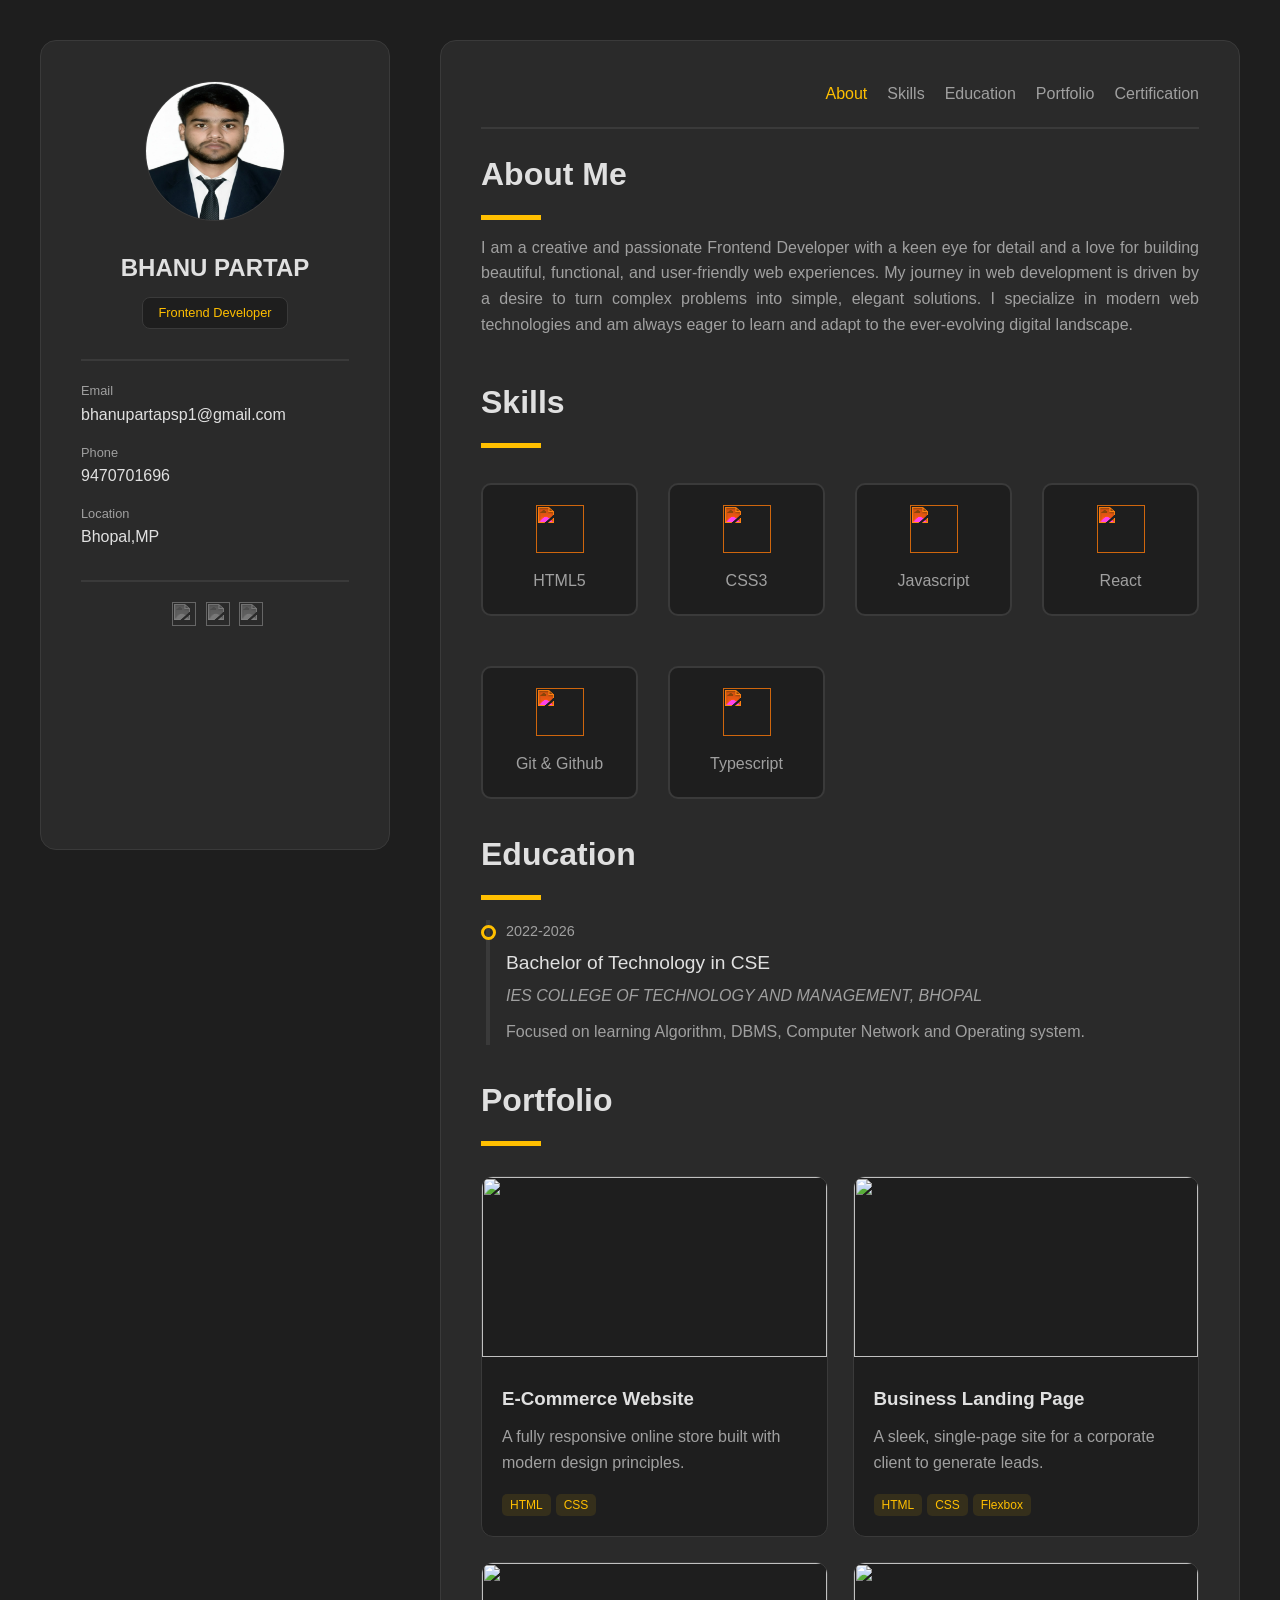
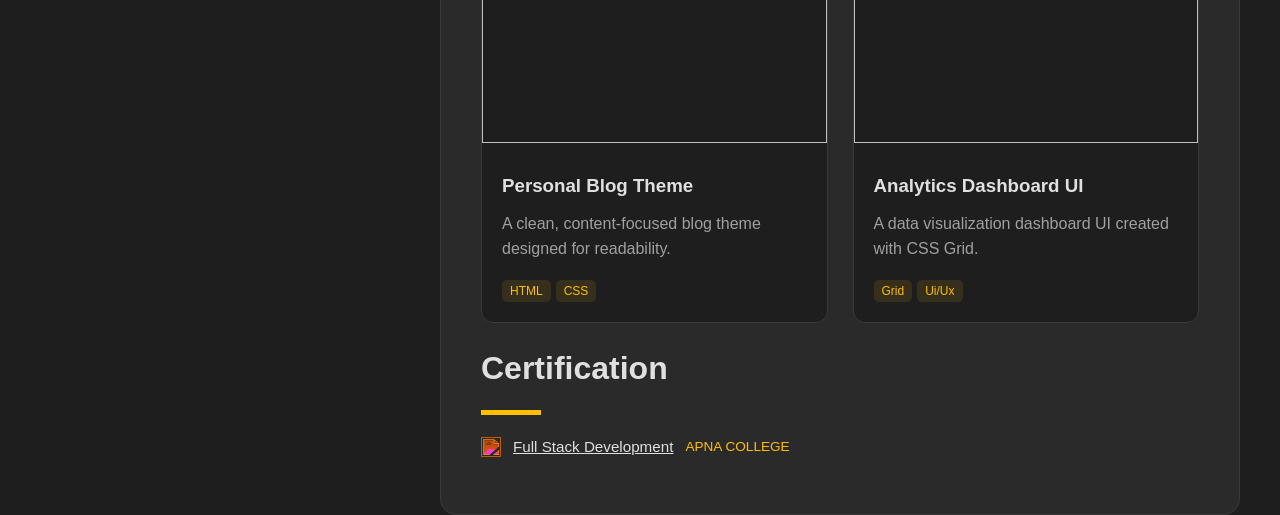
==== index.html @ ed19c58b "profile protfolio" ====
<!DOCTYPE html>
<html lang="en">
<head>
    <meta charset="UTF-8">
    <meta name="viewport" content="width=device-width, initial-scale=1.0">
    <title>Profile Portfolio</title>
    <link rel="stylesheet" href="./style.css">
    <script src="./script.js"></script>
</body>
</html>

</head>
<body>
    
    <div class="main-container">
        <!-- siderbar -->
        <div class="sidebar">

            <!-- profile -->
            <div class="profile">
                <img src="./imageprofile.jpeg" alt="" >
                <h2>BHANU PARTAP</h2>
                <p>Frontend Developer</p>
            </div>
            

             <!--contact  -->

             <div class="contact">
                  <div class="email">
                    <h3 class="label">Email</h3>
                    <a href="mailto:bhanupartapsp1@gmail.com" class="value">bhanupartapsp1@gmail.com</a>
                  </div>
                  <div class="phone">
                    <h3 class="label">Phone</h3>
                    <a href="tel:9470701696" class="value">9470701696</a>
                  </div>
                  <div class="location">
                    <h3 class="label">Location</h3>
                    <p class="value">Bhopal,MP</p>
                  </div>
             </div>


             <!-- social -->


             <div class="social">
                <a href="https://x.com/Bhanupratap__11"><img src="https://simpleicons.org/icons/x.svg" alt=""></a>
                <a href="https://github.com/bhanups1"><img src="https://simpleicons.org/icons/git.svg" alt=""></a>
                <a href="https://www.linkedin.com/in/bhanups1/"><img src="https://www.svgrepo.com/show/144030/linkedin-square-logo.svg" alt=""></a>
             </div>
        </div>

        
        <!-- main-content -->
        <div class="main-content">
          
            <!-- navigation -->
             <div id="navigation">
                <nav>
                    <a href="#about" class="active">About</a>
                    <a href="#skills">Skills</a>
                    <a href="#education">Education</a>
                    <a href="#portfolio">Portfolio</a>
                    <a href="#Certification">Certification</a>
                </nav>
             </div>

            <!-- about me -->
             <div id="about">
                <h2 class="heading">About Me</h2>
                <div class="line"></div>
                <p class="content">I am a creative and passionate Frontend Developer with a keen eye for detail and a love for building beautiful, functional, and user-friendly web experiences. My journey in web development is driven by a desire to turn complex problems into simple, elegant solutions. I specialize in modern web technologies and am always eager to learn and adapt to the ever-evolving digital landscape.</p>
             </div>

            <!-- Skills -->
             <div id="skills">
                <h2 class="heading">Skills</h2>
                <div class="line"></div>
                <div class="grid-container">
                    <div class="item">
                        <img src="https://simpleicons.org/icons/html5.svg" alt="">
                        <h3>HTML5</h3>
                    </div>
                    <div class="item">
                        <img src="https://simpleicons.org/icons/css.svg" alt="">
                        <h3>CSS3</h3>
                    </div>
                    <div class="item">
                        <img src="https://simpleicons.org/icons/javascript.svg" alt="">
                        <h3>Javascript</h3>
                    </div>
                    <div class="item">
                        <img src="https://simpleicons.org/icons/react.svg" alt="">
                        <h3>React</h3>
                    </div>
                    <div class="item">
                        <img src="https://simpleicons.org/icons/git.svg" alt="">
                        <h3>Git & Github</h3>
                    </div>
                    <div class="item">
                        <img src="https://simpleicons.org/icons/typescript.svg" alt="">
                        <h3>Typescript</h3>
                    </div>
                </div>
             </div>

            <!-- Education -->
             <div id="education">
                <h2 class="heading">Education</h2>
                <div class="line"></div>
                <div class="edtech">

                    <div class="edsecond">
                        <div class="year">2022-2026</div>
                        <h3 class="degree">Bachelor of Technology in CSE</h3>
                        <p class="college">IES COLLEGE OF TECHNOLOGY AND MANAGEMENT, BHOPAL</p>
                        <p class="work">Focused on learning Algorithm, DBMS, Computer Network and Operating system.</p>
                        <div class="goal"></div>
                    </div>

                    <div class="liner"></div>
                </div>
               
                
            </div>

            <!-- Portfolio -->
             <div id="portfolio">
                <h2 class="heading">Portfolio</h2>
                <div class="line"></div>

                <div class="project-container">
                    <div class="project">
                        <img src="https://images.unsplash.com/photo-1517694712202-14dd9538aa97?crop=entropy&cs=tinysrgb&fit=max&fm=jpg&ixid=MnwzNjUyOXwwfDF8c2VhcmNofDN8fGNvZGluZ3xlbnwwfHx8fDE2NTg0MjU5NjM&ixlib=rb-1.2.1&q=80&w=400" alt="">
                        <div class="card">
                            <h3>E-Commerce Website</h3>
                            <p>A fully responsive online store built with modern design principles.</p>
                            <span>HTML</span><span>CSS</span>
                        </div>
                    </div>
                    <div class="project">
                        <img src="https://images.unsplash.com/photo-1542744095-291d1f67b221?crop=entropy&cs=tinysrgb&fit=max&fm=jpg&ixid=MnwzNjUyOXwwfDF8c2VhcmNofDEyfHx3ZWJzaXRlJTIwZGVzaWdufGVufDB8fHx8MTY1ODQyNTk5OQ&ixlib=rb-1.2.1&q=80&w=400" alt="">
                        <div class="card">
                            <h3>Business Landing Page</h3>
                            <p>A sleek, single-page site for a corporate client to generate leads.</p>
                            <span>HTML</span><span>CSS</span><span>Flexbox</span>
                        </div>
                    </div>
                    <div class="project">
                        <img src="https://images.unsplash.com/photo-1509343256512-d77a5cb3791b?crop=entropy&cs=tinysrgb&fit=max&fm=jpg&ixid=MnwzNjUyOXwwfDF8c2VhcmNofDE4fHxwb3J0Zm9saW98ZW58MHx8fHwxNjU4NDI2MDUx&ixlib=rb-1.2.1&q=80&w=400" alt="">
                        <div class="card">
                            <h3>Personal Blog Theme</h3>
                            <p>A clean, content-focused blog theme designed for readability.</p>
                            <span>HTML</span><span>CSS</span>
                        </div>
                    </div>
                    <div class="project">
                        <img src="https://images.unsplash.com/photo-1551288049-bebda4e38f71?crop=entropy&cs=tinysrgb&fit=max&fm=jpg&ixid=MnwzNjUyOXwwfDF8c2VhcmNofDF8fGRhc2hib2FyZHxlbnwwfHx8fDE2NTg0MjYwMjM&ixlib=rb-1.2.1&q=80&w=400" alt="">
                        <div class="card">
                            <h3>Analytics Dashboard UI</h3>
                            <p>A data visualization dashboard UI created with CSS Grid.</p>
                            <span>Grid</span><span>Ui/Ux</span>
                        </div>
                    </div>
                </div>
             </div>

            <!-- Certification-->
            <div id="Certification">
                <h2 class="heading">Certification</h2>
                <div class="line"></div>
                
                <div class="cert-list">
                    <div class="cert-item" id="openCertBtn">
                        <img src="https://simpleicons.org/icons/academia.svg" alt="">
                        <span class="cert-title">Full Stack Development</span>
                        <span class="cert-org">APNA COLLEGE</span>
                    </div>
                
                </div>
            </div>
            <!-- Certificate Modal -->
             <div id="certModal" class="cert-modal">
                <span class="close-btn" id="closeCertBtn">&times;</span>
                <iframe src="https://drive.google.com/file/d/1CYl_N5P5LPa0r792HoRi_tI3q8Jtf8xM/preview"frameborder="0"></iframe>
            </div>

             

        </div> 
    </div>

</body>
</html>
---- style.css ----
*{
    padding: 0;
    margin: 0;
    box-sizing: border-box;
}

body{
    background-color: #1e1e1e;
    font-family: sans-serif;
    color: #a0a0a0;
    line-height: 1.6;
}

.main-container{
    display: grid;
    max-width: 1200px;
    grid-template-columns: 350px 1fr;
    gap: 50px;
    padding-top: 40px;
    margin: auto;
}

.sidebar{
    height: 90vh;
    background-color:#2a2a2a;
    border: 1px solid #3a3a3a;
    border-radius: 16px;
    padding: 40px;
    position: sticky;
    top: 40px;
}

.main-content{
    background-color:#2a2a2a;
    border: 1px solid #3a3a3a;
    border-radius: 16px;
    padding: 40px;
}


/* Profile section */

.profile{
    text-align: center;
}


.profile img{
    height: 140px;
    width: 140px;
    border-radius: 50%;
    border: 1px solid #3a3a3a;
}


.profile h2{
    font-size: 1.5rem;
    font-weight: 700;
    margin-top: 20px;
    color: #e0e0e0;
}

.profile p{
    background-color: #1e1e1e;
    padding: 5px 15px;
    color: #FFBF00;
    border: 1px solid #3a3a3a;
    font-size: 0.8rem;
    border-radius: 8px;
    display: inline-block;
    margin-top: 10px;
}



/* contact information */

.contact{
    margin-top: 30px;
    border-top: 2px solid #3a3a3a;
    padding-top:20px;
}

.label{
    font-weight: 500;
    font-size: 0.8rem;
    color: #a0a0a0;
}

.value{
    color: #e0e0e0;
    text-decoration: none;
}

.email,.phone{
    margin-bottom: 15px;
}

/* social media */

.social{
    margin-top: 30px;
    border-top: 2px solid #3a3a3a;
    padding-top:20px;
    text-align: center;
}

.social img{
    height: 24px;
    width: 24px;
    margin-left: 5px;
    filter: grayscale(1) invert(0.7);
    transition: filter 0.3s ease;
}

.social img:hover{
    filter: grayscale(0) invert(0);
}


/* main content */

/* Navigation ko  */


#navigation{
    border-bottom: 2px solid #3a3a3a;
    margin-bottom: 20px;
    padding-bottom: 20px;
}

nav{
    display: flex;
    justify-content: flex-end;
    gap: 20px;
}

nav a{
    text-decoration: none;
    color: #a0a0a0;
    font-weight: 500;
    transition: color 0.3s ease;
}

.active, nav a:hover{
    color: #FFBF00;
}


/* about me */

.heading{
    color: #e0e0e0;
    font-size: 2rem;
    margin-bottom: 15px;
}

.line{
    width: 60px;
    height: 5px;
    background-color: #FFBF00;
    margin-bottom: 15px;
}

.content{
    text-align: justify;
    color: #a0a0a0;
}

#about{
    margin-bottom: 40px;
}


/* skills section */

.grid-container{
    display: grid;
    grid-template-columns: repeat(auto-fit , minmax(120px,1fr));
    gap: 30px;
}

.item{
    padding: 20px;
    border-radius: 10px;
    border: 2px solid #3a3a3a;
    background-color: #1e1e1e;
    text-align: center;
    margin-top: 20px;
    transition: transform 0.3s ease, box-shadow 0.3s ease;
}

.item img{
    height: 48px;
    width: 48px;
    filter: invert(75%) sepia(50%) saturate(1000%) hue-rotate(350deg) brightness(110%) contrast(101%);
    margin-bottom: 15px;
}

.item h3{
    font-size: 1rem;
    font-weight: 500;
}

.item:hover{
    transform: scale(1.1);
    box-shadow: 0px 0px 10px 5px rgba(0, 0, 0, 0.3);
}


/* Education */
#education{
    margin-top: 30px;
}

.edtech{
    position: relative;
    margin-top: 20px;
}

.year{
    font-size: 0.9rem;
    color: #a0a0a0;
    margin-bottom: 5px;
}

.degree{
    color: #e0e0e0;
    font-size: 1.2rem;
    font-weight: 500;
    margin-bottom: 5px;
}

.college{
    font-style: italic;
    color: #a0a0a0;
    margin-bottom: 10px;
}

.work{
    color: #a0a0a0;
}

.edfirst, .edsecond{
    margin-bottom: 30px;
    padding-left: 25px;
    position: relative;
}

.goal{
    height: 15px;
    width: 15px;
    border: 3px solid #FFBF00;
    border-radius: 50%;
    position: absolute;
    top:5px;
    left: 0px;
    z-index: 5;
}

.liner{
    position: absolute;
    width: 2px;
    top:0px;
    bottom: 0px;
    left: 5px;
    border: 2px solid #3a3a3a;
}


/* Portfolio */

.project-container{
    margin-top: 30px;
    display: grid;
    grid-template-columns: 1fr 1fr;
    gap:25px;
}

.project{
    background-color: #1e1e1e;
    border-radius: 12px;
    border: 1px solid #3a3a3a;
    overflow: hidden;
    transition: transform 0.5s ease, box-shadow 0.5s ease;
}

.project:hover{
    transform: translateY(-10px);
    box-shadow: 0px 0px 10px 5px rgba(0, 0, 0, 0.3);;
}

.project img{
    height: 180px;
    width: 100%;
    object-fit: cover;
}

.card{
    padding: 20px;
}

.card h3{
    color: #e0e0e0;
    margin-bottom: 10px;
}

.card p{
    color: #a0a0a0;
    line-height: 1.6;
    margin-bottom: 15px;
}

.card span{
    background-color: rgba(255, 191, 0, 0.1);
    color: #FFBF00;
    padding: 4px 8px;
    border-radius: 5px;
    font-size: 0.75rem;
    margin-right: 5px;
}

@media screen and (max-width:1200px) {
    .main-container{
        grid-template-columns: 1fr;
        padding: 20px;
    }

    .sidebar{
        position: static;
        height: auto;
    }
}

@media screen and (max-width:750px) {
    .project-container{
        grid-template-columns: 1fr;
    }

    #navigation nav {
        /* Adjust nav for smaller screens */
        justify-content: center;
        flex-wrap: wrap;
    }

    .sidebar{
        display: flex;
        justify-content: center;
        gap: 40px;
    }
}

/* Certification Clean Style */

#Certification{
    margin-top: 20px;
}

.cert-list{
    margin-top: 20px;
}

.cert-item{
    display: flex;
    align-items: center;
    gap: 12px;
    cursor: pointer;
    font-size: 0.95rem;
    margin-bottom: 15px;
}

.cert-item img{
    height: 20px;
    width: 20px;
    filter: invert(75%) sepia(50%) saturate(1000%) hue-rotate(350deg);
}

.cert-title{
    color: #e0e0e0;
    text-decoration: underline;
}
.active, .cert-title:hover{
    color: #FFBF00;
}


.cert-org{
    color: #FFBF00;
    font-size: 0.85rem;
}

/* Modal */

.cert-modal{
    display: none;
    position: fixed;
    inset: 0;
    background-color: rgba(0,0,0,0.85);
    z-index: 999;
    padding: 40px;
}

.cert-modal iframe{
    width: 100%;
    height: 100%;
    border-radius: 10px;
}

.close-btn{
    position: absolute;
    top: 20px;
    right: 30px;
    font-size: 30px;
    color: #FFBF00;
    cursor: pointer;
}
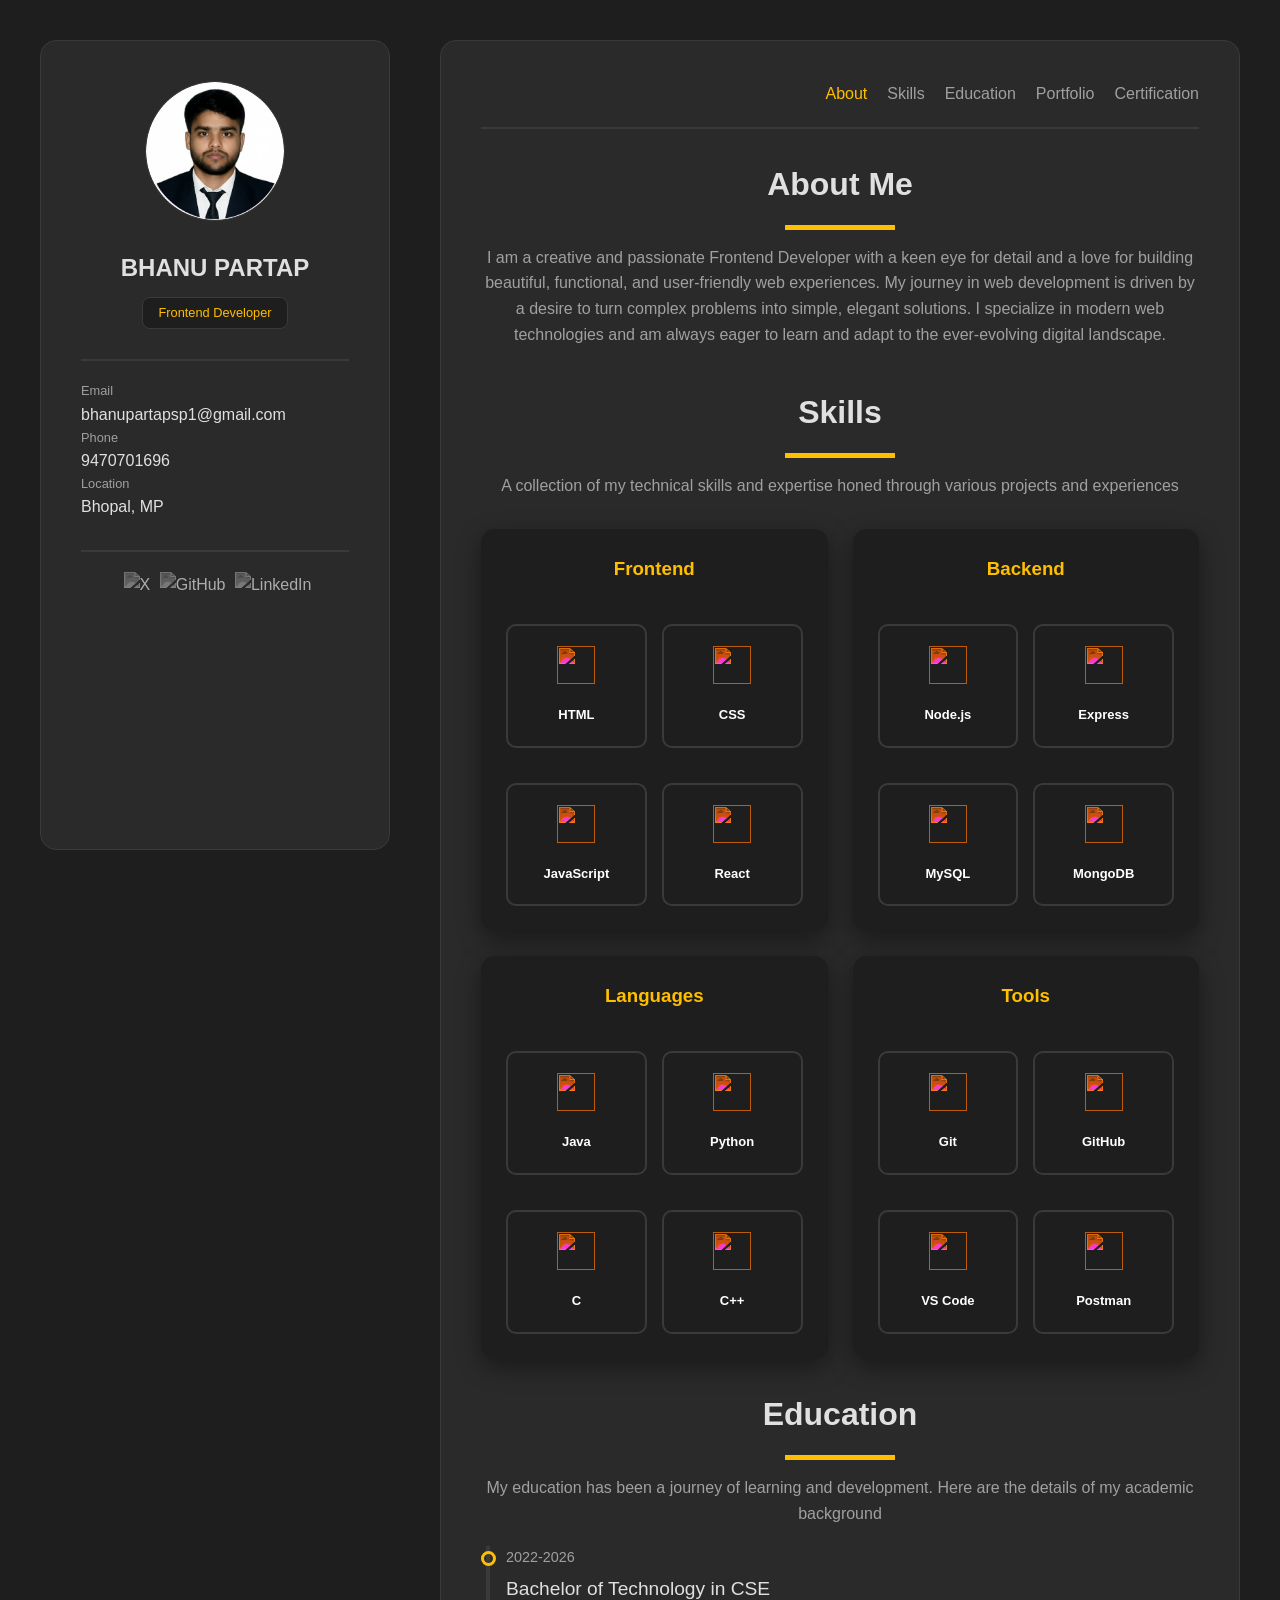
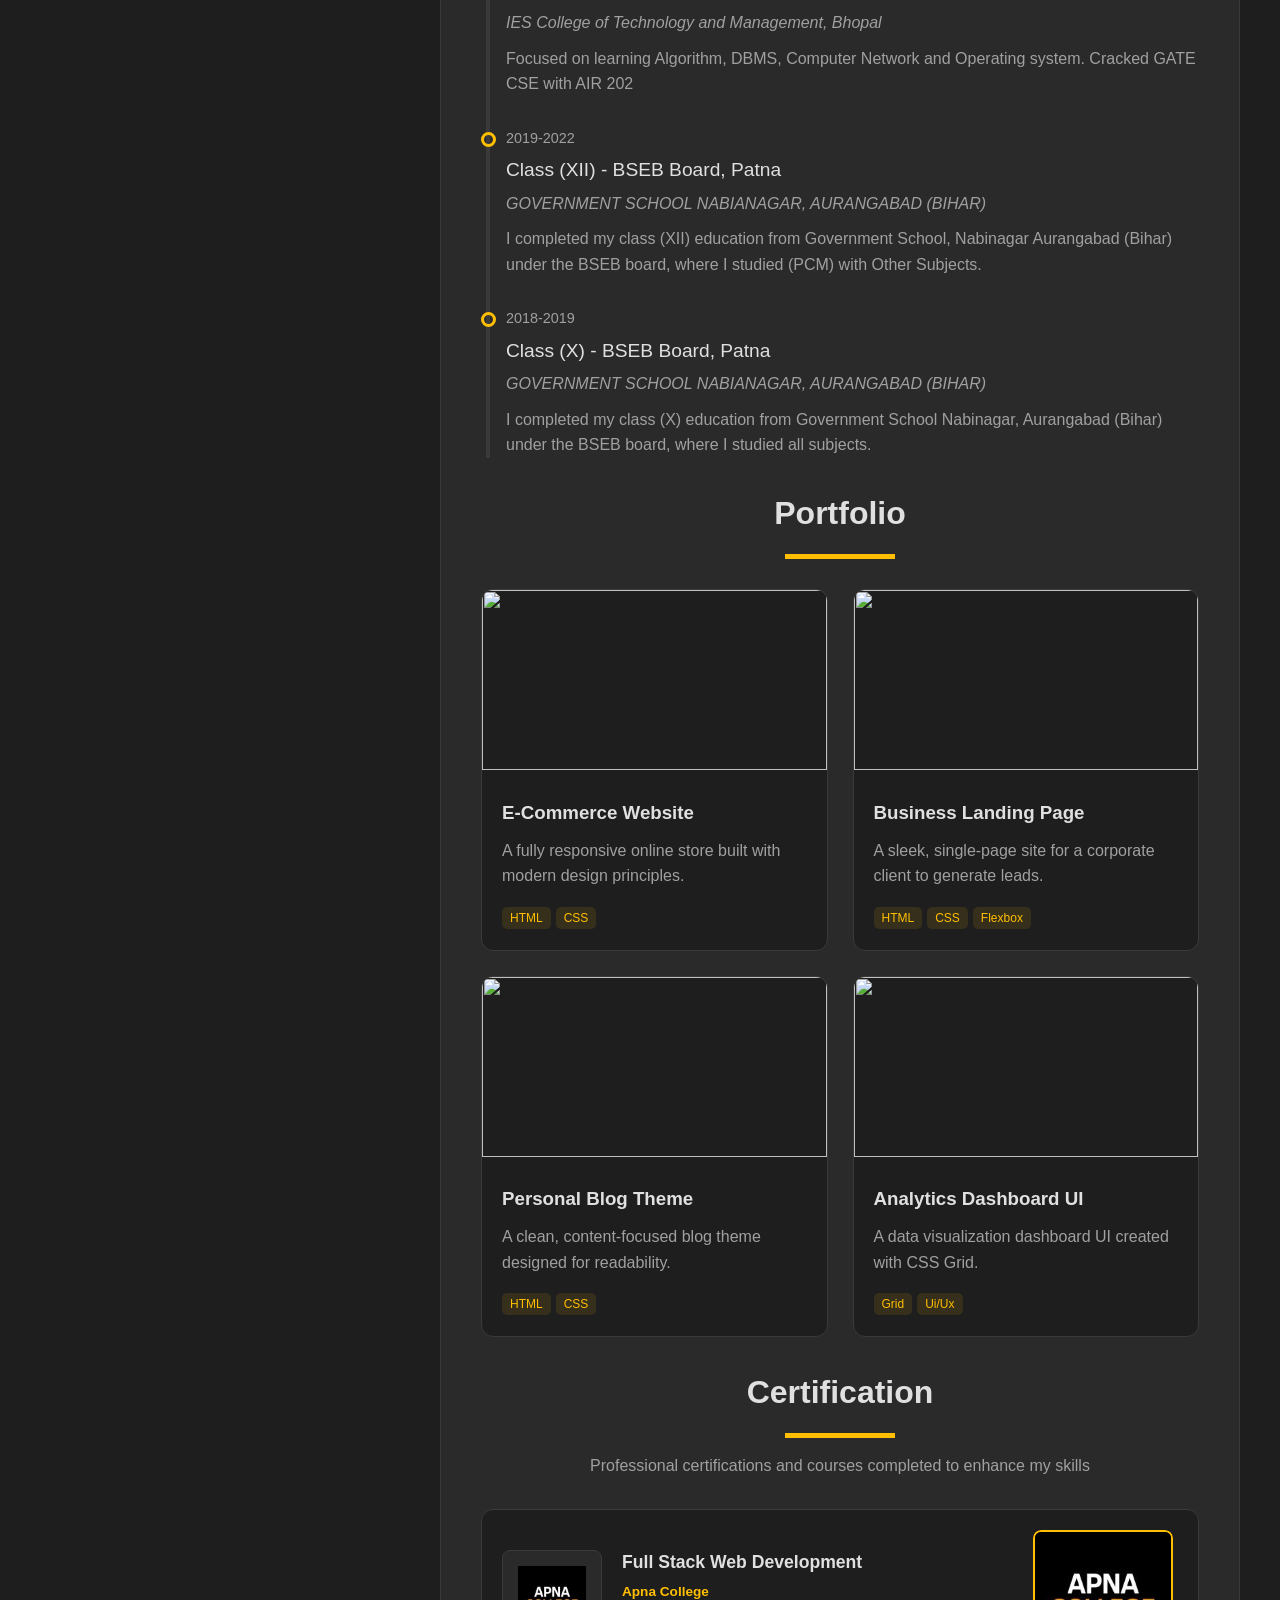
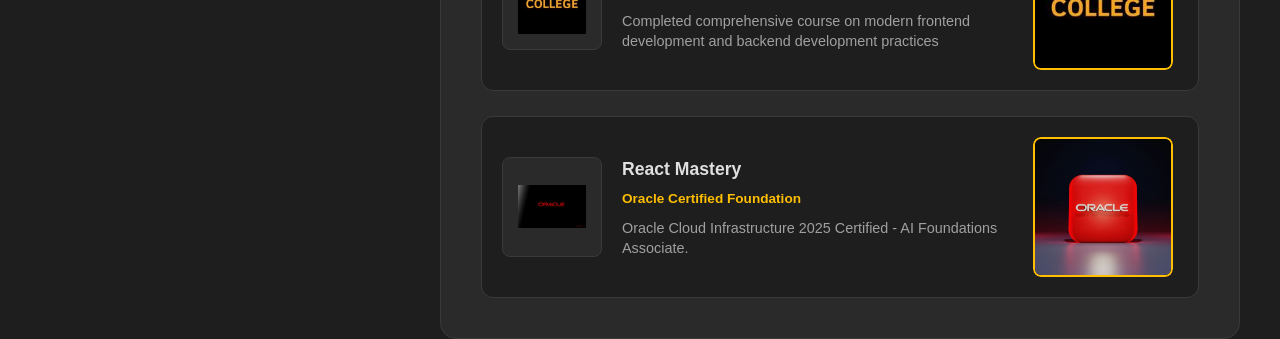
==== commit 222439c6: "final github pages structure fixed" ====
--- a/index.html
+++ b/index.html
@@ -5,129 +5,179 @@
     <meta name="viewport" content="width=device-width, initial-scale=1.0">
     <title>Profile Portfolio</title>
     <link rel="stylesheet" href="./style.css">
-    <script src="./script.js"></script>
-</body>
-</html>
-
 </head>
+
 <body>
     
+    
     <div class="main-container">
-        <!-- siderbar -->
-        <div class="sidebar">
-
-            <!-- profile -->
-            <div class="profile">
-                <img src="./imageprofile.jpeg" alt="" >
-                <h2>BHANU PARTAP</h2>
-                <p>Frontend Developer</p>
-            </div>
-            
-
-             <!--contact  -->
-
-             <div class="contact">
-                  <div class="email">
-                    <h3 class="label">Email</h3>
-                    <a href="mailto:bhanupartapsp1@gmail.com" class="value">bhanupartapsp1@gmail.com</a>
-                  </div>
-                  <div class="phone">
-                    <h3 class="label">Phone</h3>
-                    <a href="tel:9470701696" class="value">9470701696</a>
-                  </div>
-                  <div class="location">
-                    <h3 class="label">Location</h3>
-                    <p class="value">Bhopal,MP</p>
-                  </div>
-             </div>
-
-
-             <!-- social -->
-
-
-             <div class="social">
-                <a href="https://x.com/Bhanupratap__11"><img src="https://simpleicons.org/icons/x.svg" alt=""></a>
-                <a href="https://github.com/bhanups1"><img src="https://simpleicons.org/icons/git.svg" alt=""></a>
-                <a href="https://www.linkedin.com/in/bhanups1/"><img src="https://www.svgrepo.com/show/144030/linkedin-square-logo.svg" alt=""></a>
-             </div>
+        
+        
+        
+        <!--==========    Sidebar    =====================----->
+         <aside class="sidebar">
+
+        <!--==========   Profile   =====================----->
+        <div class="profile">
+            <img src="./assets/profile-image.png" alt="Profile Image">
+            <h2>BHANU PARTAP</h2>
+            <p>Frontend Developer</p></div>
+
+        <!--==========   Contact   =====================----->
+        
+        <div class="contact">
+            <div>
+                <h3 class="label">Email</h3>
+                <a href="mailto:bhanupartapsp1@gmail.com" class="value">
+                    bhanupartapsp1@gmail.com
+                </a>
+            </div>
+
+            <div>
+                <h3 class="label">Phone</h3>
+                <a href="tel:9470701696" class="value">9470701696</a>
+            </div>
+
+            <div>
+                <h3 class="label">Location</h3>
+                <p class="value">Bhopal, MP</p>
+            </div>
         </div>
 
-        
-        <!-- main-content -->
-        <div class="main-content">
-          
-            <!-- navigation -->
-             <div id="navigation">
-                <nav>
-                    <a href="#about" class="active">About</a>
-                    <a href="#skills">Skills</a>
-                    <a href="#education">Education</a>
-                    <a href="#portfolio">Portfolio</a>
-                    <a href="#Certification">Certification</a>
-                </nav>
-             </div>
-
-            <!-- about me -->
-             <div id="about">
-                <h2 class="heading">About Me</h2>
-                <div class="line"></div>
-                <p class="content">I am a creative and passionate Frontend Developer with a keen eye for detail and a love for building beautiful, functional, and user-friendly web experiences. My journey in web development is driven by a desire to turn complex problems into simple, elegant solutions. I specialize in modern web technologies and am always eager to learn and adapt to the ever-evolving digital landscape.</p>
-             </div>
-
-            <!-- Skills -->
-             <div id="skills">
-                <h2 class="heading">Skills</h2>
-                <div class="line"></div>
-                <div class="grid-container">
-                    <div class="item">
-                        <img src="https://simpleicons.org/icons/html5.svg" alt="">
-                        <h3>HTML5</h3>
-                    </div>
-                    <div class="item">
-                        <img src="https://simpleicons.org/icons/css.svg" alt="">
-                        <h3>CSS3</h3>
-                    </div>
-                    <div class="item">
-                        <img src="https://simpleicons.org/icons/javascript.svg" alt="">
-                        <h3>Javascript</h3>
-                    </div>
-                    <div class="item">
-                        <img src="https://simpleicons.org/icons/react.svg" alt="">
-                        <h3>React</h3>
-                    </div>
-                    <div class="item">
-                        <img src="https://simpleicons.org/icons/git.svg" alt="">
-                        <h3>Git & Github</h3>
-                    </div>
-                    <div class="item">
-                        <img src="https://simpleicons.org/icons/typescript.svg" alt="">
-                        <h3>Typescript</h3>
-                    </div>
-                </div>
-             </div>
-
-            <!-- Education -->
-             <div id="education">
+        <!--==========  Social  =====================----->
+        
+        <div class="social">
+            <a href="https://x.com/Bhanupratap__11" target="_blank">
+                <img src="https://simpleicons.org/icons/x.svg" alt="X">
+            </a>
+            <a href="https://github.com/bhanups1" target="_blank">
+                <img src="https://simpleicons.org/icons/git.svg" alt="GitHub">
+            </a>
+            <a href="https://www.linkedin.com/in/bhanups1/" target="_blank">
+                <img src="https://www.svgrepo.com/show/144030/linkedin-square-logo.svg" alt="LinkedIn">
+            </a>
+        </div>
+    </aside>
+
+    <!--==========   Main Content   =====================----->
+    
+    <main class="main-content">
+
+        <!--==========   Navigation   =====================----->
+        
+        <nav id="navigation">
+            <a href="#about" class="active">About</a>
+            <a href="#skills">Skills</a>
+            <a href="#education">Education</a>
+            <a href="#portfolio">Portfolio</a>
+            <a href="#certification">Certification</a>
+        </nav>
+
+        <!--==========   About   =====================----->
+        <section id="about">
+            <h2 class="heading">About Me</h2>
+            <div class="line"></div>
+            <p class="content">I am a creative and passionate Frontend Developer with a keen eye for detail and a 
+                love for building beautiful, functional, and user-friendly web experiences.
+                 My journey in web development is driven by a desire to turn complex problems into simple, elegant solutions.
+                  I specialize in modern web technologies and am always eager to learn and adapt to the ever-evolving digital landscape.</p>
+
+        </section>
+
+        <!--==========   Skills   =====================----->
+        
+        <section id="skills">
+            <h2 class="heading">Skills</h2>
+            <div class="line"></div>
+
+            <p class="content">
+                A collection of my technical skills and expertise honed through various projects and experiences
+            </p>
+
+            <div class="box-container">
+
+                <div class="box">
+                    <h3 class="box-title">Frontend</h3>
+                    <div class="skills-grid">
+                        <div class="item"><img src="https://simpleicons.org/icons/html5.svg"><h4>HTML</h4></div>
+                        <div class="item"><img src="https://simpleicons.org/icons/css.svg"><h4>CSS</h4></div>
+                        <div class="item"><img src="https://simpleicons.org/icons/javascript.svg"><h4>JavaScript</h4></div>
+                        <div class="item"><img src="https://simpleicons.org/icons/react.svg"><h4>React</h4></div>
+                    </div>
+                </div>
+
+                <div class="box">
+                    <h3 class="box-title">Backend</h3>
+                    <div class="skills-grid">
+                        <div class="item"><img src="https://cdn.jsdelivr.net/gh/devicons/devicon/icons/nodejs/nodejs-original.svg"><h4>Node.js</h4></div>
+                        <div class="item"><img src="https://simpleicons.org/icons/express.svg"><h4>Express</h4></div>
+                        <div class="item"><img src="https://simpleicons.org/icons/mysql.svg"><h4>MySQL</h4></div>
+                        <div class="item"><img src="https://simpleicons.org/icons/mongodb.svg"><h4>MongoDB</h4></div>
+                    </div>
+                </div>
+
+                <div class="box">
+                    <h3 class="box-title">Languages</h3>
+                    <div class="skills-grid">
+                        <div class="item"><img src="https://cdn.jsdelivr.net/gh/devicons/devicon/icons/java/java-original.svg"><h4>Java</h4></div>
+                        <div class="item"><img src="https://simpleicons.org/icons/python.svg"><h4>Python</h4></div>
+                        <div class="item"><img src="https://simpleicons.org/icons/c.svg"><h4>C</h4></div>
+                        <div class="item"><img src="https://simpleicons.org/icons/cplusplus.svg"><h4>C++</h4></div>
+                    </div>
+                </div>
+
+                <div class="box">
+                    <h3 class="box-title">Tools</h3>
+                    <div class="skills-grid">
+                        <div class="item"><img src="https://simpleicons.org/icons/git.svg"><h4>Git</h4></div>
+                        <div class="item"><img src="https://simpleicons.org/icons/github.svg"><h4>GitHub</h4></div>
+                        <div class="item"><img src="https://cdn.jsdelivr.net/gh/devicons/devicon/icons/vscode/vscode-original.svg"><h4>VS Code</h4></div>
+                        <div class="item"><img src="https://simpleicons.org/icons/postman.svg"><h4>Postman</h4></div>
+                    </div>
+                </div>
+
+            </div>
+        </section>
+
+            <!--====  Education -- Iteam ======== -->
+            <div id="education">
                 <h2 class="heading">Education</h2>
                 <div class="line"></div>
+                <p class="edu-heading">My education has been a journey of learning and development. Here are the details of my academic background</p>
                 <div class="edtech">
 
+                    
                     <div class="edsecond">
                         <div class="year">2022-2026</div>
                         <h3 class="degree">Bachelor of Technology in CSE</h3>
-                        <p class="college">IES COLLEGE OF TECHNOLOGY AND MANAGEMENT, BHOPAL</p>
-                        <p class="work">Focused on learning Algorithm, DBMS, Computer Network and Operating system.</p>
+                        <p class="college">IES College of Technology and Management, Bhopal</p>
+                        <p class="work">Focused on learning Algorithm, DBMS, Computer Network and Operating system. Cracked GATE CSE with AIR 202</p>
                         <div class="goal"></div>
                     </div>
 
+                    <div class="edfirst">
+                        <div class="year">2019-2022</div>
+                        <h3 class="degree">Class (XII) - BSEB Board, Patna</h3>
+                        <p class="college">GOVERNMENT SCHOOL NABIANAGAR, AURANGABAD (BIHAR)</p>
+                        <p class="work">I completed my class (XII) education from Government School, Nabinagar Aurangabad (Bihar) under the BSEB board, where I studied (PCM) with Other Subjects.</p>
+                        <div class="goal"></div>
+                    </div>
+
+                    <div class="edfirst">
+                        <div class="year">2018-2019</div>
+                        <h3 class="degree">Class (X) - BSEB Board, Patna</h3>
+                        <p class="college">GOVERNMENT SCHOOL NABIANAGAR, AURANGABAD (BIHAR)</p>
+                        <p class="work">I completed my class (X) education from Government School Nabinagar, Aurangabad (Bihar) under the BSEB board, where I studied all subjects.</p>
+                        <div class="goal"></div>
+                    </div>
+
                     <div class="liner"></div>
                 </div>
-               
-                
-            </div>
-
-            <!-- Portfolio -->
-             <div id="portfolio">
+            </div>
+        </section>
+
+        <!--==========Portfolio=====================----->
+        <section id="portfolio">
                 <h2 class="heading">Portfolio</h2>
                 <div class="line"></div>
 
@@ -165,32 +215,65 @@
                         </div>
                     </div>
                 </div>
-             </div>
-
-            <!-- Certification-->
-            <div id="Certification">
-                <h2 class="heading">Certification</h2>
-                <div class="line"></div>
-                
-                <div class="cert-list">
-                    <div class="cert-item" id="openCertBtn">
-                        <img src="https://simpleicons.org/icons/academia.svg" alt="">
-                        <span class="cert-title">Full Stack Development</span>
-                        <span class="cert-org">APNA COLLEGE</span>
-                    </div>
-                
-                </div>
-            </div>
-            <!-- Certificate Modal -->
-             <div id="certModal" class="cert-modal">
-                <span class="close-btn" id="closeCertBtn">&times;</span>
-                <iframe src="https://drive.google.com/file/d/1CYl_N5P5LPa0r792HoRi_tI3q8Jtf8xM/preview"frameborder="0"></iframe>
-            </div>
-
-             
-
-        </div> 
-    </div>
+        </section>
+
+        <!--==========Certification=====================----->
+        <section id="certification">
+            <h2 class="heading">Certification</h2>
+            <div class="line"></div>
+            <p class="content">Professional certifications and courses completed to enhance my skills</p>
+            <div class="cert-container">
+                <div class="cert-card">
+                    <div class="cert-logo">
+                        <img src="./assets/certification/apnacollege_logo.png" alt="Apna College Logo" class="institution-logo">
+                    </div>
+                    <div class="cert-info">
+                        <h3>Full Stack Web Development</h3>
+                        <p class="inst-name">Apna College</p>
+                        <p class="cert-desc">Completed comprehensive course on modern frontend development and backend development practices</p>
+                    </div>
+                    <div class="cert-image">
+                        <a href="https://drive.google.com/file/d/1CYl_N5P5LPa0r792HoRi_tI3q8Jtf8xM/view?usp=sharing" target="_blank" class="cert-link">
+                            <img src="./assets/certification/apnacollege_logo.png" alt="Full Stack Web Development Certificate" class="cert-thumbnail">
+                        </a>
+                    </div>
+                </div>
+                <div class="cert-card">
+                    <div class="cert-logo">
+                        <img src="./assets/certification/oracle2.png" alt="Oracle Logo" class="institution-logo">
+                    </div>
+                    <div class="cert-info">
+                        <h3>React Mastery</h3>
+                        <p class="inst-name">Oracle Certified Foundation</p>
+                        <p class="cert-desc">Oracle Cloud Infrastructure 2025 Certified - AI Foundations Associate.</p>
+                    </div>
+                    <div class="cert-image">
+                        <a href="https://drive.google.com/file/d/1pWlRXX8K_9g8Deflb2cNkw9hVVVxAYwn/view?usp=sharing" target="_blank" class="cert-link">
+                            <img src="./assets/certification/Oracle_Logo.png" alt="Cloud Computing Certificate" class="cert-thumbnail">
+                        </a>
+                    </div>
+                </div>
+                <!-- <div class="cert-card">
+                    <div class="cert-logo">
+                        <img src="./assets/education_logo/linkedin-learning-logo.png" alt="LinkedIn Learning Logo" class="institution-logo">
+                    </div>
+                    <div class="cert-info">
+                        <h3>JavaScript Advanced</h3>
+                        <p class="inst-name">LinkedIn Learning</p>
+                        <p class="cert-desc">In-depth training on JavaScript ES6+, async programming, and DOM manipulation</p>
+                    </div>
+                    <div class="cert-image">
+                        <a href="https://drive.google.com/file/d/YOUR_FILE_ID/view" target="_blank" class="cert-link">
+                            <img src="./assets/certification/javascript-cert.png" alt="JavaScript Advanced Certificate" class="cert-thumbnail">
+                        </a>
+                    </div> -->
+                </div>
+            </div>
+        </section>
+
+    </main>
+
+</div>
 
 </body>
-</html>+</html>
--- a/style.css
+++ b/style.css
@@ -1,3 +1,7 @@
+/* =====================================================
+   GLOBAL RESET & BASE STYLES
+===================================================== */
+
 *{
     padding: 0;
     margin: 0;
@@ -11,6 +15,9 @@
     line-height: 1.6;
 }
 
+/* =====================================================
+   LAYOUT
+===================================================== */
 .main-container{
     display: grid;
     max-width: 1200px;
@@ -38,7 +45,10 @@
 }
 
 
-/* Profile section */
+
+/* =====================================================
+   PROFILE
+===================================================== */
 
 .profile{
     text-align: center;
@@ -73,7 +83,9 @@
 
 
 
-/* contact information */
+/* =====================================================
+   CONTACT & SOCIAL
+===================================================== */
 
 .contact{
     margin-top: 30px;
@@ -96,13 +108,19 @@
     margin-bottom: 15px;
 }
 
-/* social media */
+/* =====================================================
+    SOCIAL  & MEDIA
+===================================================== */
 
 .social{
     margin-top: 30px;
     border-top: 2px solid #3a3a3a;
     padding-top:20px;
     text-align: center;
+}
+
+.social a{
+    text-decoration: none;
 }
 
 .social img{
@@ -118,9 +136,13 @@
 }
 
 
-/* main content */
-
-/* Navigation ko  */
+/* =====================================================
+   MAIN CONTAINT
+===================================================== */
+
+/* =====================================================
+   NAVIGATION
+===================================================== */
 
 
 #navigation{
@@ -146,69 +168,122 @@
     color: #FFBF00;
 }
 
-
-/* about me */
-
-.heading{
+/* =====================================================
+   COMMON SECTION STYLES  &   ABOUT ME SECTION
+===================================================== */
+
+.heading {
+    text-align: center;
     color: #e0e0e0;
     font-size: 2rem;
+    margin-top: 30px;
     margin-bottom: 15px;
 }
 
-.line{
-    width: 60px;
+.line {
+    margin: 0 auto;
+    align-items: center;
+    width: 110px;
     height: 5px;
     background-color: #FFBF00;
-    margin-bottom: 15px;
-}
-
-.content{
-    text-align: justify;
-    color: #a0a0a0;
-}
-
-#about{
+    margin: 0 auto 15px;
+}
+
+.content {
+    text-align: center;
+    color: #a0a0a0;
+}
+
+#about {
     margin-bottom: 40px;
 }
 
 
-/* skills section */
-
-.grid-container{
+
+/* =====================================================
+   SKILLS
+===================================================== */
+ .grid-container {
     display: grid;
-    grid-template-columns: repeat(auto-fit , minmax(120px,1fr));
+    grid-template-columns: repeat(auto-fit, minmax(120px, 1fr));
     gap: 30px;
 }
 
-.item{
+.item {
     padding: 20px;
+    margin-top: 20px;
     border-radius: 10px;
     border: 2px solid #3a3a3a;
     background-color: #1e1e1e;
     text-align: center;
-    margin-top: 20px;
     transition: transform 0.3s ease, box-shadow 0.3s ease;
 }
 
-.item img{
+.item img {
+    width: 48px;
     height: 48px;
-    width: 48px;
-    filter: invert(75%) sepia(50%) saturate(1000%) hue-rotate(350deg) brightness(110%) contrast(101%);
     margin-bottom: 15px;
-}
-
-.item h3{
-    font-size: 1rem;
-    font-weight: 500;
-}
-
-.item:hover{
-    transform: scale(1.1);
-    box-shadow: 0px 0px 10px 5px rgba(0, 0, 0, 0.3);
-}
-
-
-/* Education */
+    filter: invert(75%) sepia(50%) saturate(1000%) hue-rotate(350deg);
+}
+
+.item:hover {
+    transform: scale(1.08);
+    box-shadow: 0 0 10px rgba(0, 0, 0, 0.35);
+} 
+.box-container {
+    margin-top: 30px;
+    display: grid;
+    gap: 25px;
+    grid-template-columns: repeat(auto-fit, minmax(260px, 1fr));
+}
+
+.box {
+    background: #1e1e1e;
+    padding: 25px;
+    border-radius: 14px;
+    box-shadow: 0 8px 25px rgba(0,0,0,0.4);
+}
+
+.box-title {
+    text-align: center;
+    color: #FFBF00;
+    margin-bottom: 20px;
+}
+
+.skills-grid {
+    display: grid;
+    grid-template-columns: repeat(2, 1fr);
+    gap: 15px;
+}
+
+.item {
+    text-align: center;
+}
+
+.item img {
+    width: 38px;
+    height: 38px;
+}
+
+.item h4 {
+    margin-top: 6px;
+    font-size: 13px;
+    color: #fff;
+}
+
+
+
+.edu-heading{
+    text-align: center;
+    color: #a0a0a0;
+    margin-bottom: 20px;
+}
+
+/* =====================================================
+   EDUCATION SECTION – VERTICAL TIMELINE WITH LOGOS
+===================================================== */
+
+
 #education{
     margin-top: 30px;
 }
@@ -266,9 +341,12 @@
     left: 5px;
     border: 2px solid #3a3a3a;
 }
-
-
-/* Portfolio */
+/* =====================================================
+   PORTFOLIO SECTION
+===================================================== */
+#portfolio{
+    margin-top: 30px;
+}
 
 .project-container{
     margin-top: 30px;
@@ -350,46 +428,155 @@
     }
 }
 
-/* Certification Clean Style */
+/* =====================================================
+   CERTIFICATION SECTION
+===================================================== */
 
 #Certification{
-    margin-top: 20px;
+    margin-top: 10px;
 }
 
 .cert-list{
     margin-top: 20px;
 }
 
-.cert-item{
+.cert-container{
+    display: grid;
+    gap: 25px;
+    margin-top: 30px;
+}
+
+.cert-card{
+    display: grid;
+    grid-template-columns: 100px 1fr 150px;
+    gap: 20px;
+    align-items: center;
+    background-color: #1e1e1e;
+    padding: 20px;
+    border: 1px solid #3a3a3a;
+    border-radius: 12px;
+    transition: all 0.3s ease;
+}
+
+.cert-card:hover{
+    border-color: #FFBF00;
+    background-color: #252525;
+}
+
+.cert-logo{
     display: flex;
+    justify-content: center;
     align-items: center;
-    gap: 12px;
-    cursor: pointer;
-    font-size: 0.95rem;
-    margin-bottom: 15px;
-}
-
-.cert-item img{
-    height: 20px;
-    width: 20px;
-    filter: invert(75%) sepia(50%) saturate(1000%) hue-rotate(350deg);
-}
-
-.cert-title{
+    background-color: #2a2a2a;
+    padding: 15px;
+    border-radius: 8px;
+    border: 1px solid #3a3a3a;
+    height: 100px;
+}
+
+.institution-logo{
+    height: 70px;
+    width: auto;
+    max-width: 100%;
+    object-fit: contain;
+}
+
+.cert-info h3{
     color: #e0e0e0;
-    text-decoration: underline;
-}
-.active, .cert-title:hover{
-    color: #FFBF00;
-}
-
-
-.cert-org{
+    font-size: 1.1rem;
+    margin-bottom: 5px;
+}
+
+.inst-name{
     color: #FFBF00;
     font-size: 0.85rem;
-}
-
-/* Modal */
+    font-weight: 600;
+    margin-bottom: 8px;
+}
+
+.cert-desc{
+    color: #a0a0a0;
+    font-size: 0.9rem;
+    line-height: 1.4;
+}
+
+.cert-image{
+    display: flex;
+    justify-content: center;
+    align-items: center;
+}
+
+.cert-link{
+    display: inline-block;
+    text-decoration: none;
+    border-radius: 8px;
+    overflow: hidden;
+}
+
+.cert-thumbnail{
+    height: 140px;
+    width: 140px;
+    object-fit: cover;
+    border: 2px solid #FFBF00;
+    border-radius: 8px;
+    cursor: pointer;
+    transition: transform 0.3s ease, box-shadow 0.3s ease;
+    display: block;
+}
+
+.cert-link:hover .cert-thumbnail{
+    transform: scale(1.08);
+    box-shadow: 0 0 15px rgba(255, 191, 0, 0.5);
+}
+
+/* Responsive Design */
+@media (max-width: 1024px){
+    .cert-card{
+        grid-template-columns: 80px 1fr 120px;
+        gap: 15px;
+    }
+    
+    .cert-logo{
+        padding: 12px;
+        height: 80px;
+    }
+    
+    .institution-logo{
+        height: 60px;
+    }
+    
+    .cert-thumbnail{
+        height: 120px;
+        width: 120px;
+    }
+}
+
+@media (max-width: 768px){
+    .cert-card{
+        grid-template-columns: 1fr;
+        gap: 15px;
+    }
+    
+    .cert-logo{
+        padding: 15px;
+        height: 90px;
+    }
+    
+    .institution-logo{
+        height: 65px;
+    }
+    
+    .cert-thumbnail{
+        height: 130px;
+        width: 130px;
+    }
+}
+
+
+
+/* =====================================================
+   MODEL  SECTION
+===================================================== */
 
 .cert-modal{
     display: none;
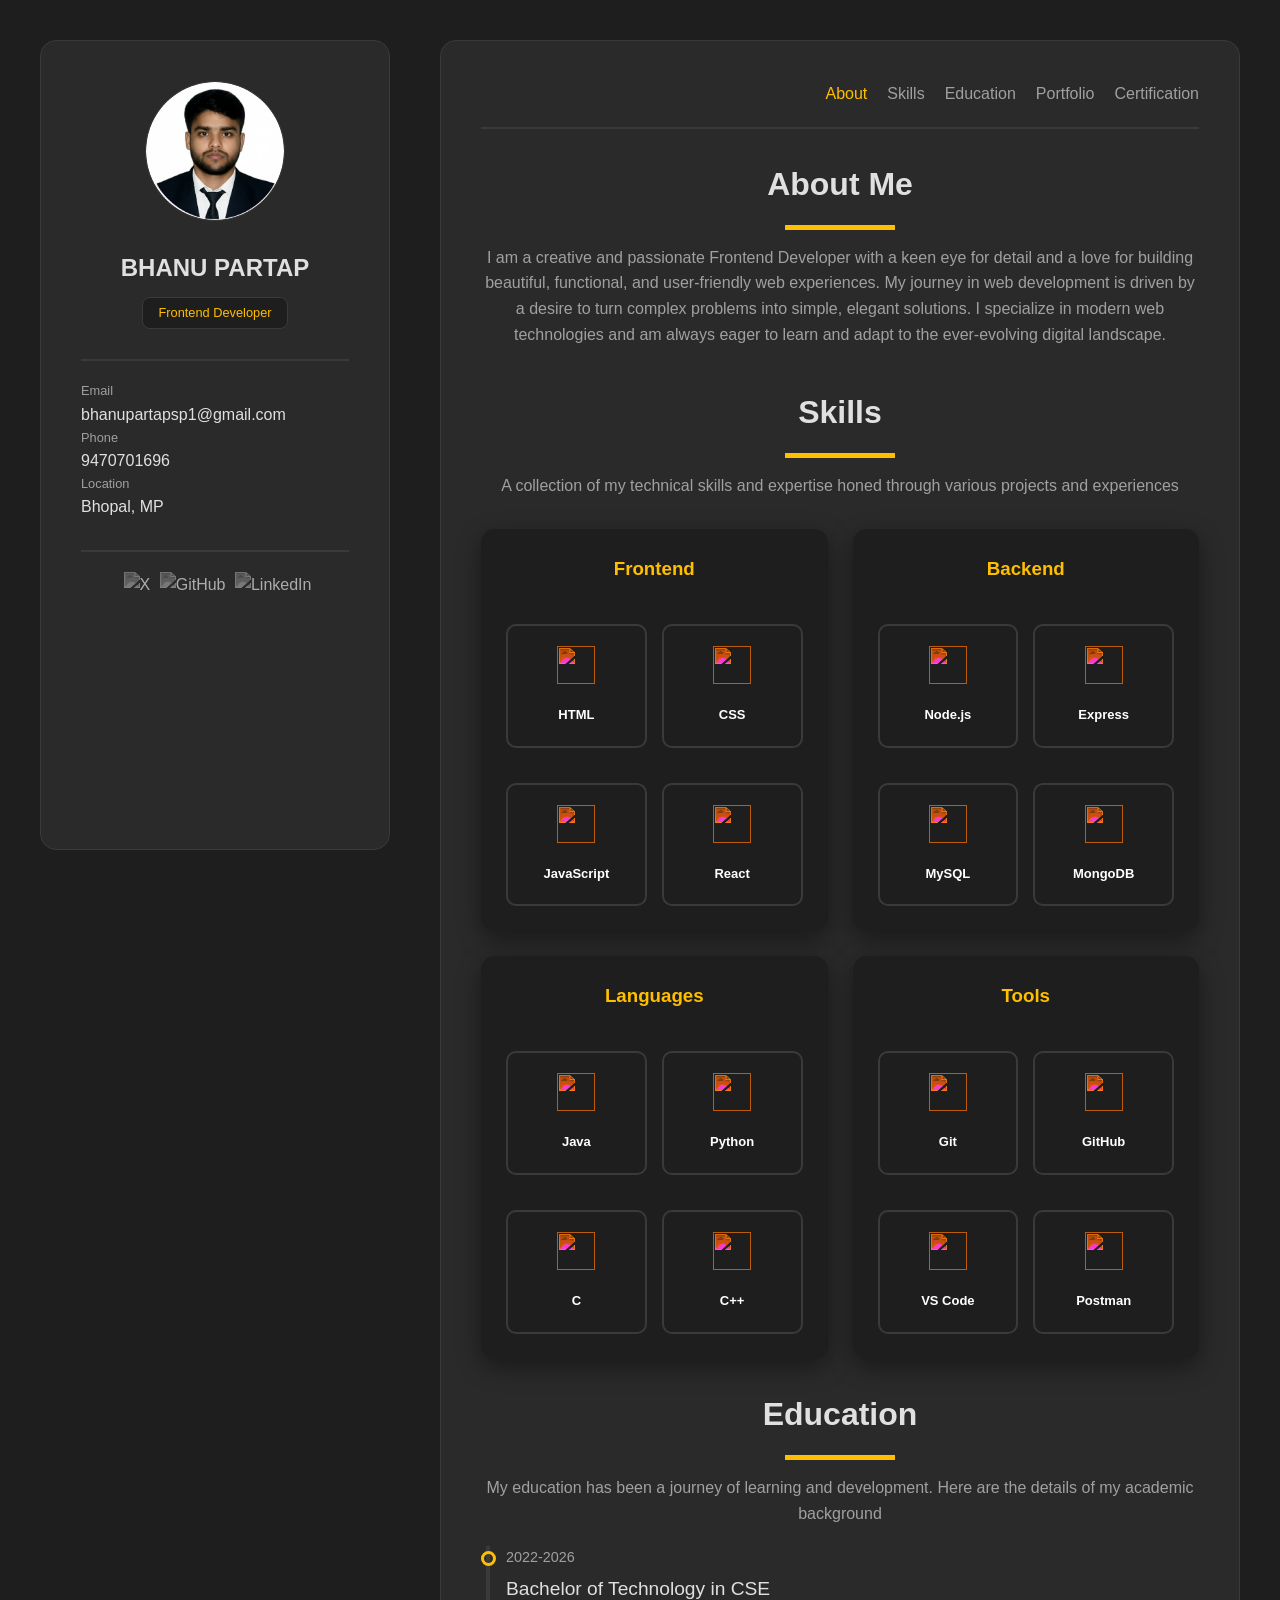
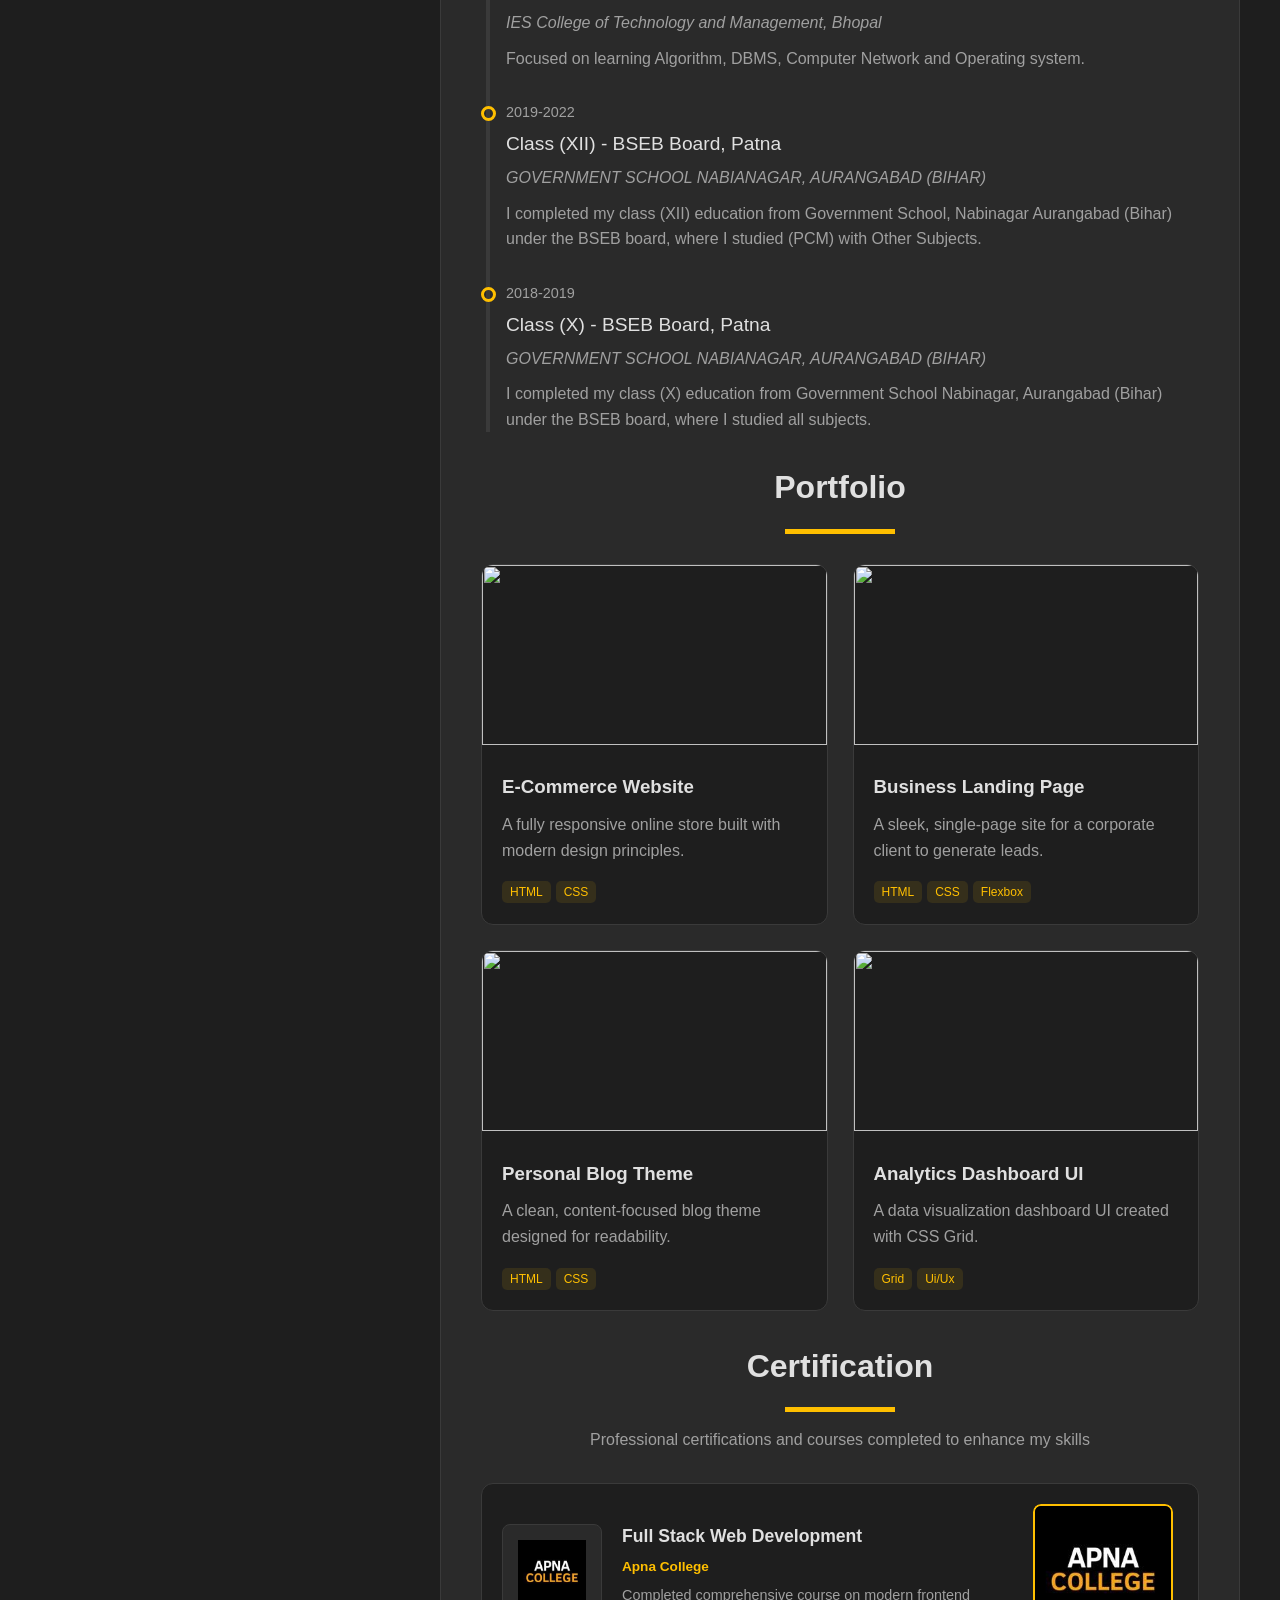
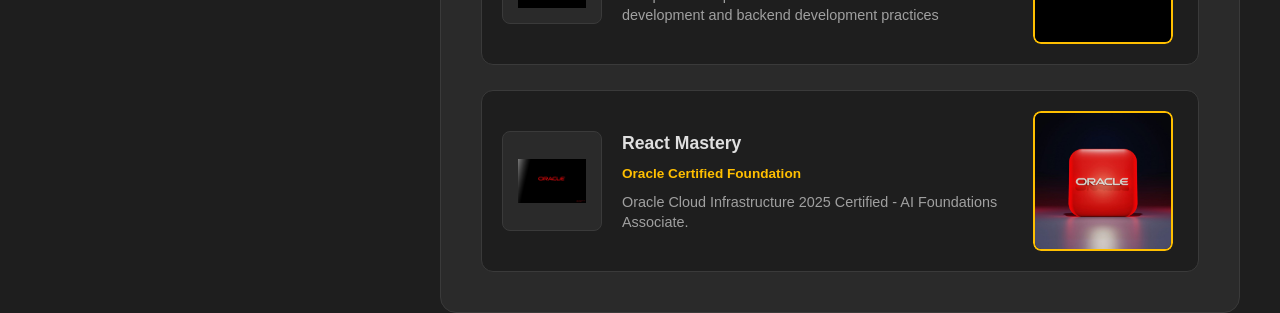
==== commit f637d235: "added new file and some changes in code" ====
--- a/index.html
+++ b/index.html
@@ -151,7 +151,7 @@
                         <div class="year">2022-2026</div>
                         <h3 class="degree">Bachelor of Technology in CSE</h3>
                         <p class="college">IES College of Technology and Management, Bhopal</p>
-                        <p class="work">Focused on learning Algorithm, DBMS, Computer Network and Operating system. Cracked GATE CSE with AIR 202</p>
+                        <p class="work">Focused on learning Algorithm, DBMS, Computer Network and Operating system. </p>
                         <div class="goal"></div>
                     </div>
 
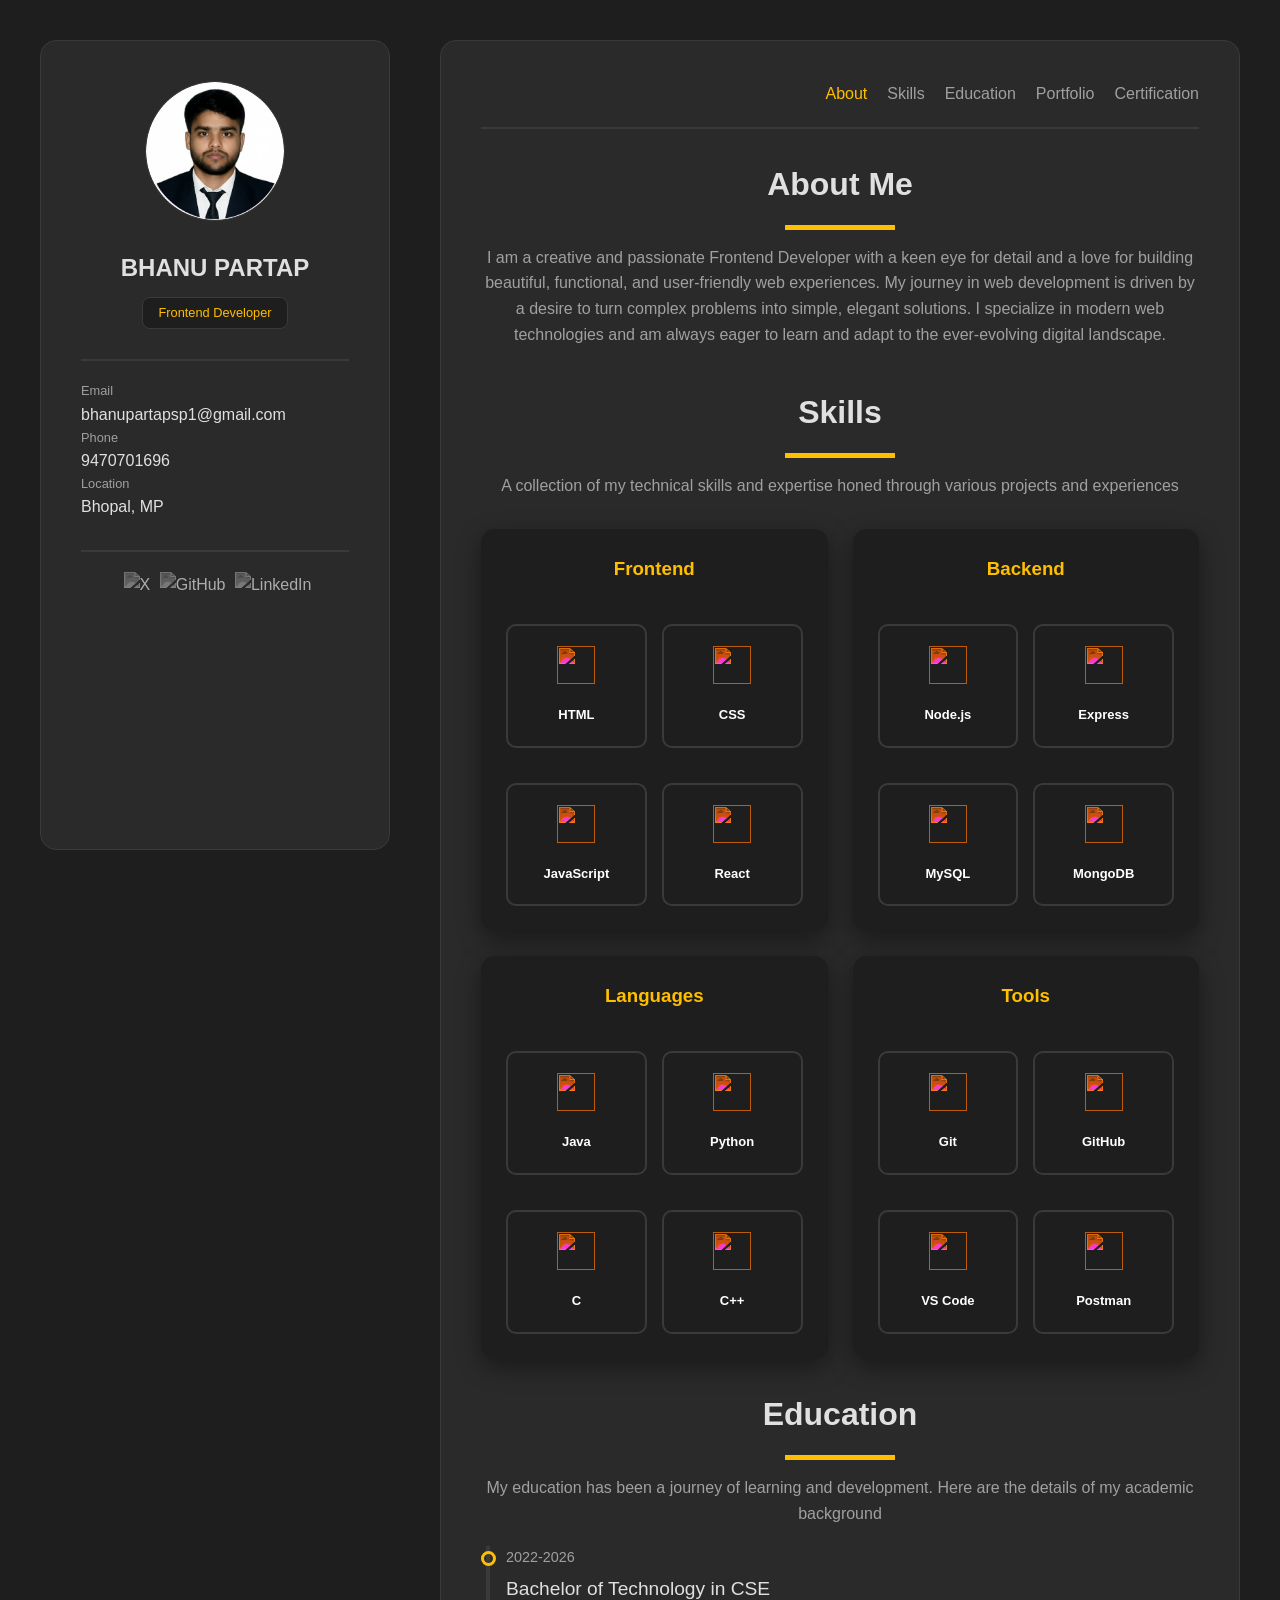
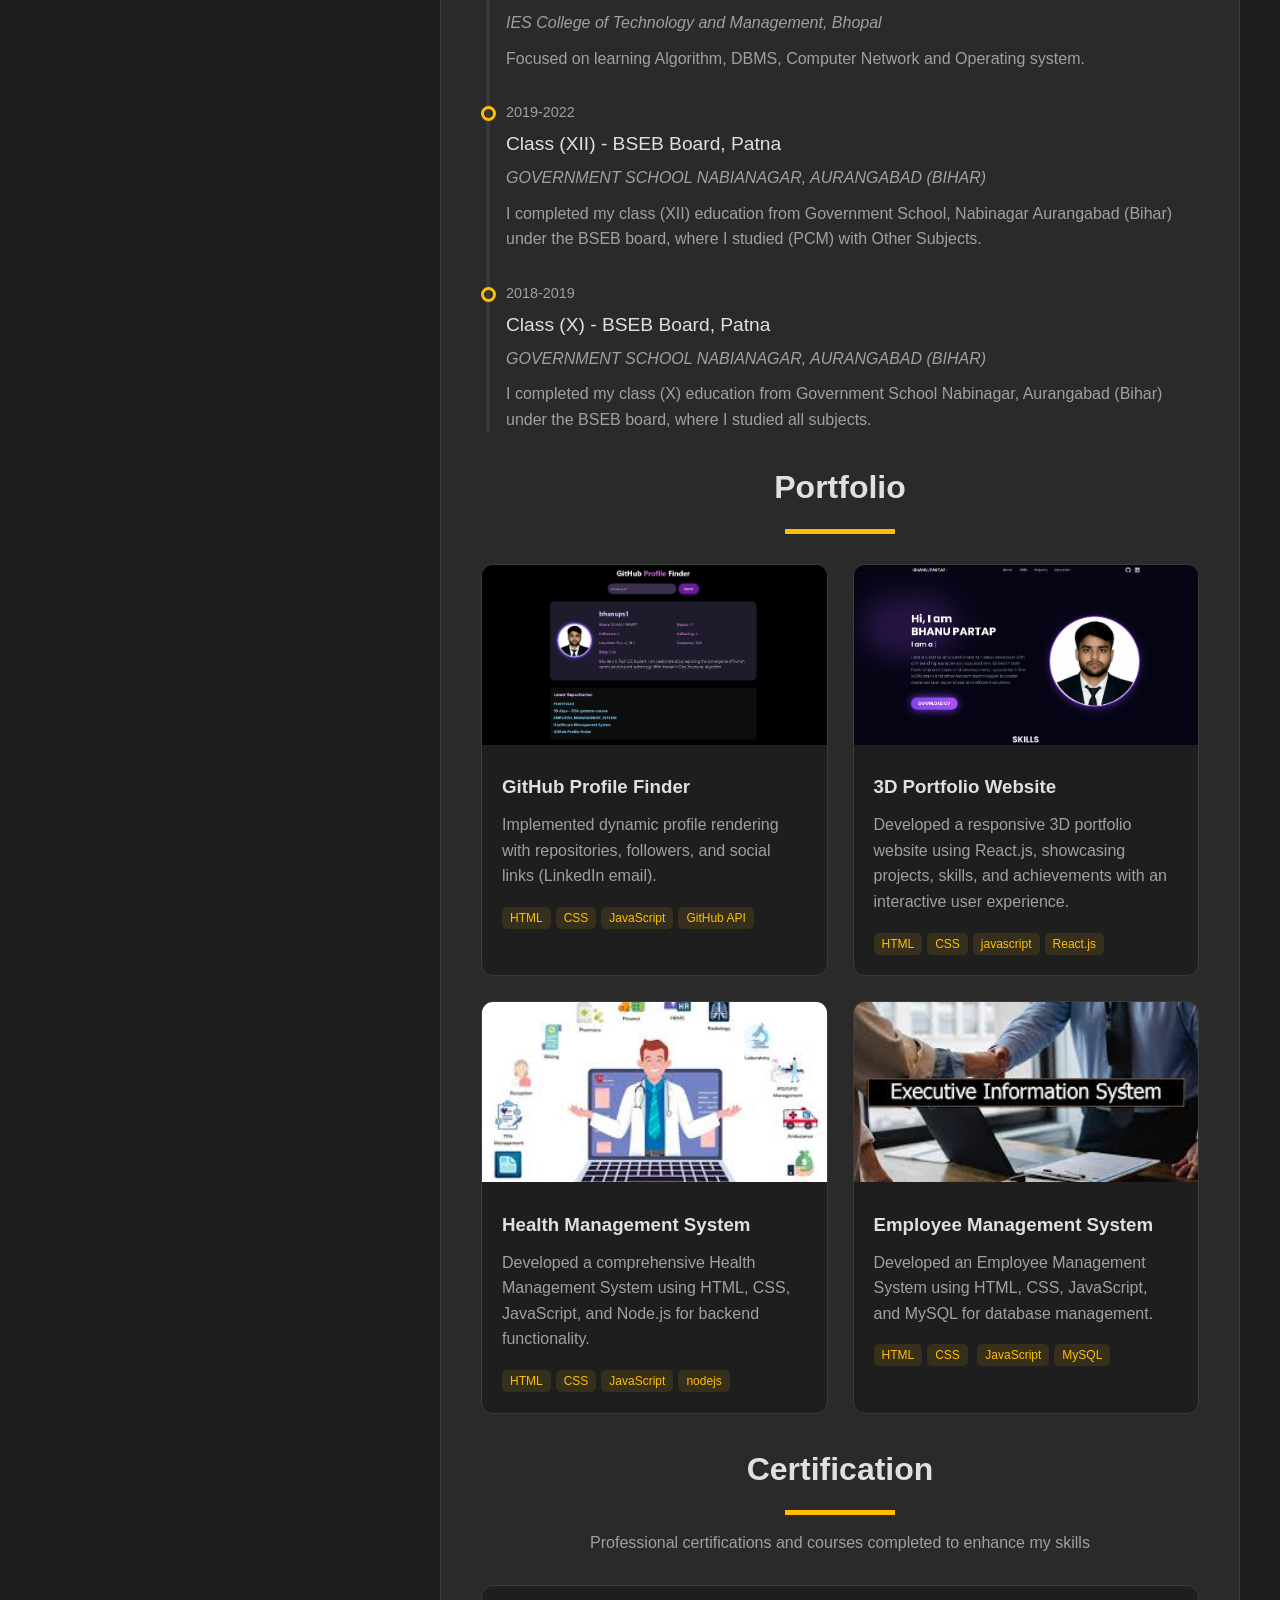
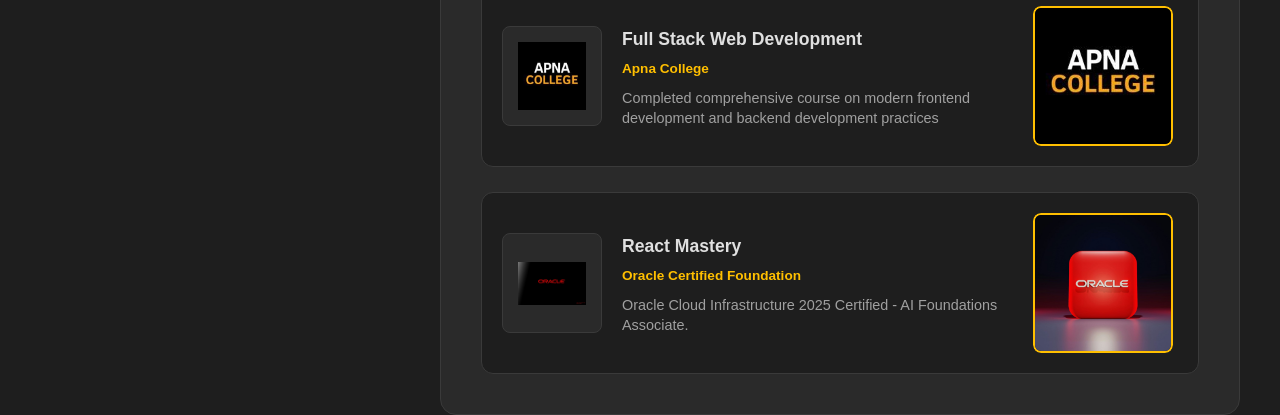
==== commit 27e19458: "Add project images and update index.html" ====
--- a/index.html
+++ b/index.html
@@ -183,35 +183,35 @@
 
                 <div class="project-container">
                     <div class="project">
-                        <img src="https://images.unsplash.com/photo-1517694712202-14dd9538aa97?crop=entropy&cs=tinysrgb&fit=max&fm=jpg&ixid=MnwzNjUyOXwwfDF8c2VhcmNofDN8fGNvZGluZ3xlbnwwfHx8fDE2NTg0MjU5NjM&ixlib=rb-1.2.1&q=80&w=400" alt="">
-                        <div class="card">
-                            <h3>E-Commerce Website</h3>
-                            <p>A fully responsive online store built with modern design principles.</p>
-                            <span>HTML</span><span>CSS</span>
-                        </div>
-                    </div>
-                    <div class="project">
-                        <img src="https://images.unsplash.com/photo-1542744095-291d1f67b221?crop=entropy&cs=tinysrgb&fit=max&fm=jpg&ixid=MnwzNjUyOXwwfDF8c2VhcmNofDEyfHx3ZWJzaXRlJTIwZGVzaWdufGVufDB8fHx8MTY1ODQyNTk5OQ&ixlib=rb-1.2.1&q=80&w=400" alt="">
-                        <div class="card">
-                            <h3>Business Landing Page</h3>
-                            <p>A sleek, single-page site for a corporate client to generate leads.</p>
-                            <span>HTML</span><span>CSS</span><span>Flexbox</span>
-                        </div>
-                    </div>
-                    <div class="project">
-                        <img src="https://images.unsplash.com/photo-1509343256512-d77a5cb3791b?crop=entropy&cs=tinysrgb&fit=max&fm=jpg&ixid=MnwzNjUyOXwwfDF8c2VhcmNofDE4fHxwb3J0Zm9saW98ZW58MHx8fHwxNjU4NDI2MDUx&ixlib=rb-1.2.1&q=80&w=400" alt="">
-                        <div class="card">
-                            <h3>Personal Blog Theme</h3>
-                            <p>A clean, content-focused blog theme designed for readability.</p>
-                            <span>HTML</span><span>CSS</span>
-                        </div>
-                    </div>
-                    <div class="project">
-                        <img src="https://images.unsplash.com/photo-1551288049-bebda4e38f71?crop=entropy&cs=tinysrgb&fit=max&fm=jpg&ixid=MnwzNjUyOXwwfDF8c2VhcmNofDF8fGRhc2hib2FyZHxlbnwwfHx8fDE2NTg0MjYwMjM&ixlib=rb-1.2.1&q=80&w=400" alt="">
-                        <div class="card">
-                            <h3>Analytics Dashboard UI</h3>
-                            <p>A data visualization dashboard UI created with CSS Grid.</p>
-                            <span>Grid</span><span>Ui/Ux</span>
+                        <img src="./assets/project_logo/github.find.png" alt="">
+                        <div class="card">
+                            <h3>GitHub Profile Finder</h3>
+                            <p>Implemented dynamic profile rendering with repositories, followers, and social links (LinkedIn email).</p>
+                            <span>HTML</span><span>CSS</span><span>JavaScript</span><span>GitHub API</span>
+                        </div>
+                    </div>
+                    <div class="project">
+                        <img src="./assets/project_logo/3dportfolio_image.png" alt="">
+                        <div class="card">
+                            <h3>3D Portfolio Website</h3>
+                            <p>Developed a responsive 3D portfolio website using React.js, showcasing projects, skills, and achievements with an interactive user experience.</p>
+                            <span>HTML</span><span>CSS</span><span>javascript</span><span>React.js</span>
+                        </div>
+                    </div>
+                    <div class="project">
+                        <img src="./assets/project_logo/HMS_images.jpg" alt="">
+                        <div class="card">
+                            <h3>Health Management System</h3>
+                            <p>Developed a comprehensive Health Management System using HTML, CSS, JavaScript, and Node.js for backend functionality.</p>
+                            <span>HTML</span><span>CSS</span><span>JavaScript</span><span>nodejs</span>
+                        </div>
+                    </div>
+                    <div class="project">
+                        <img src="./assets/project_logo/EMS_images.jpg" alt="">
+                        <div class="card">
+                            <h3>Employee Management System</h3>
+                            <p>Developed an Employee Management System using HTML, CSS, JavaScript, and MySQL for database management.</p>
+                            <span>HTML</span><span>CSS</span> <span>JavaScript</span><span>MySQL</span>
                         </div>
                     </div>
                 </div>
